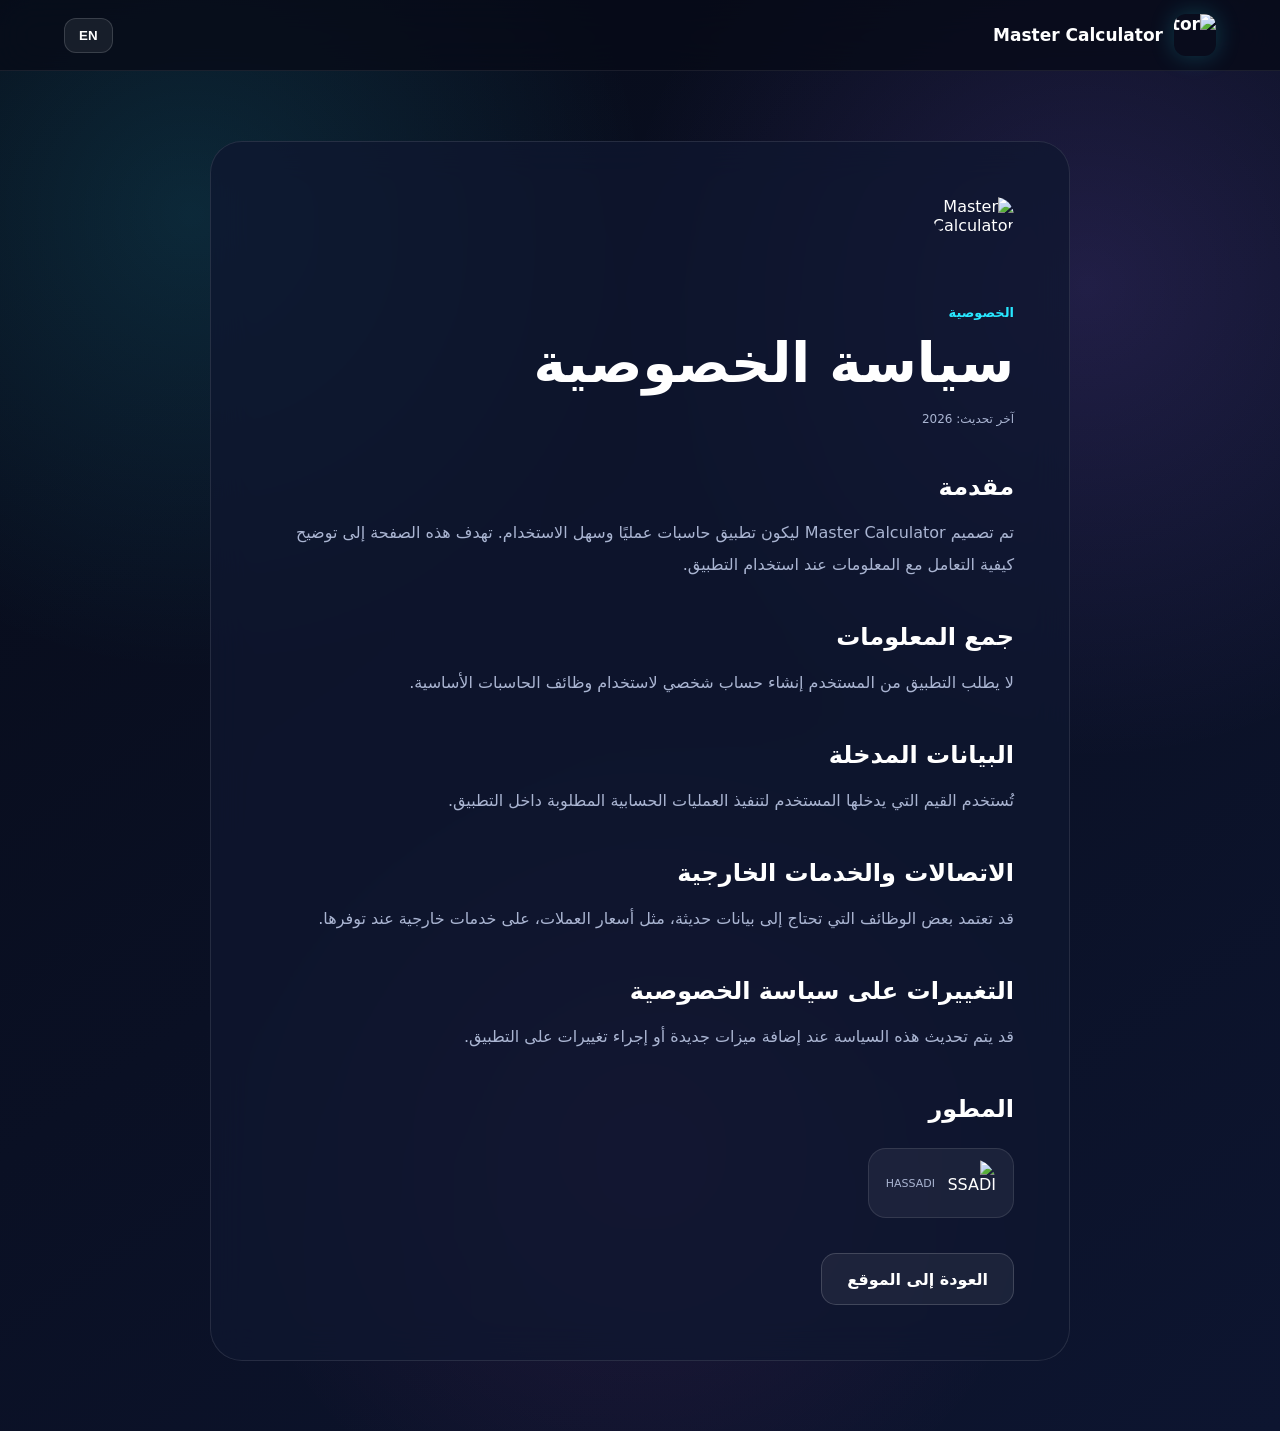
==== privacy.html @ acadba86 "Redesign Master Calculator website" ====
<!DOCTYPE html>
<html lang="ar" dir="rtl">

<head>

  <meta charset="UTF-8">

  <meta name="viewport"
        content="width=device-width, initial-scale=1.0">

  <meta name="theme-color"
        content="#070b18">

  <title>Privacy Policy - Master Calculator</title>

  <link rel="icon"
        href="assets/icons/app_icon.png">

  <link rel="stylesheet"
        href="style.css">

</head>

<body>

  <header class="topbar">

    <a class="brand" href="index.html">

      <img
        src="assets/icons/app_icon.png"
        alt="Master Calculator">

      <span>Master Calculator</span>

    </a>

    <button
      class="language-button"
      id="languageButton"
      type="button">
      EN
    </button>

  </header>


  <main class="privacy-page">

    <div class="privacy-card">

      <div class="privacy-icon">

        <img
          src="assets/icons/app_icon.png"
          alt="Master Calculator">

      </div>

      <span class="section-label"
            data-ar="الخصوصية"
            data-en="Privacy">
        الخصوصية
      </span>

      <h1
        data-ar="سياسة الخصوصية"
        data-en="Privacy Policy">
        سياسة الخصوصية
      </h1>

      <p class="updated"
         data-ar="آخر تحديث: 2026"
         data-en="Last updated: 2026">
        آخر تحديث: 2026
      </p>


      <section>

        <h2
          data-ar="مقدمة"
          data-en="Introduction">
          مقدمة
        </h2>

        <p
          data-ar="تم تصميم Master Calculator ليكون تطبيق حاسبات عمليًا وسهل الاستخدام. تهدف هذه الصفحة إلى توضيح كيفية التعامل مع المعلومات عند استخدام التطبيق."
          data-en="Master Calculator is designed as a practical and easy-to-use calculator application. This page explains how information is handled when using the application.">
          تم تصميم Master Calculator ليكون تطبيق حاسبات عمليًا وسهل الاستخدام.
          تهدف هذه الصفحة إلى توضيح كيفية التعامل مع المعلومات عند استخدام التطبيق.
        </p>

      </section>


      <section>

        <h2
          data-ar="جمع المعلومات"
          data-en="Information Collection">
          جمع المعلومات
        </h2>

        <p
          data-ar="لا يطلب التطبيق من المستخدم إنشاء حساب شخصي لاستخدام وظائف الحاسبات الأساسية."
          data-en="The application does not require users to create a personal account to use its core calculator functions.">
          لا يطلب التطبيق من المستخدم إنشاء حساب شخصي لاستخدام وظائف الحاسبات الأساسية.
        </p>

      </section>


      <section>

        <h2
          data-ar="البيانات المدخلة"
          data-en="User Input">
          البيانات المدخلة
        </h2>

        <p
          data-ar="تُستخدم القيم التي يدخلها المستخدم لتنفيذ العمليات الحسابية المطلوبة داخل التطبيق."
          data-en="Values entered by the user are used to perform the requested calculations within the application.">
          تُستخدم القيم التي يدخلها المستخدم لتنفيذ العمليات الحسابية المطلوبة داخل التطبيق.
        </p>

      </section>


      <section>

        <h2
          data-ar="الاتصالات والخدمات الخارجية"
          data-en="External Services">
          الاتصالات والخدمات الخارجية
        </h2>

        <p
          data-ar="قد تعتمد بعض الوظائف التي تحتاج إلى بيانات حديثة، مثل أسعار العملات، على خدمات خارجية عند توفرها."
          data-en="Some features that require current information, such as currency rates, may rely on external services when available.">
          قد تعتمد بعض الوظائف التي تحتاج إلى بيانات حديثة، مثل أسعار العملات،
          على خدمات خارجية عند توفرها.
        </p>

      </section>


      <section>

        <h2
          data-ar="التغييرات على سياسة الخصوصية"
          data-en="Changes to this Policy">
          التغييرات على سياسة الخصوصية
        </h2>

        <p
          data-ar="قد يتم تحديث هذه السياسة عند إضافة ميزات جديدة أو إجراء تغييرات على التطبيق."
          data-en="This policy may be updated when new features are added or changes are made to the application.">
          قد يتم تحديث هذه السياسة عند إضافة ميزات جديدة أو إجراء تغييرات على التطبيق.
        </p>

      </section>


      <section>

        <h2
          data-ar="المطور"
          data-en="Developer">
          المطور
        </h2>

        <a
          class="developer-card privacy-developer"
          href="https://ebrahassad.github.io/Hassadi-Apps/#apps"
          target="_blank"
          rel="noopener noreferrer">

          <img
            src="assets/icons/er_icon.png"
            alt="HASSADI">

          <div>

            <span>HASSADI</span>

          </div>

        </a>

      </section>


      <a
        class="secondary-button privacy-back"
        href="index.html"
        data-ar="العودة إلى الموقع"
        data-en="Back to Website">
        العودة إلى الموقع
      </a>

    </div>

  </main>


  <script src="script.js"></script>

</body>
</html>
---- style.css ----
:root {
  --bg: #070b18;
  --bg2: #0d1530;
  --card: rgba(20, 28, 55, .72);
  --card2: rgba(255, 255, 255, .055);
  --text: #ffffff;
  --muted: #aab5d2;
  --cyan: #28e7ff;
  --purple: #9b6cff;
  --pink: #ff4fcf;
  --green: #52f5a4;
  --yellow: #ffe36e;
}

* {
  box-sizing: border-box;
}

html {
  scroll-behavior: smooth;
}

body {
  margin: 0;
  color: var(--text);
  background:
    radial-gradient(circle at 15% 15%, rgba(40, 231, 255, .13), transparent 28%),
    radial-gradient(circle at 85% 20%, rgba(155, 108, 255, .16), transparent 30%),
    radial-gradient(circle at 50% 80%, rgba(255, 79, 207, .09), transparent 32%),
    linear-gradient(145deg, var(--bg), var(--bg2));
  font-family:
    system-ui,
    -apple-system,
    BlinkMacSystemFont,
    "Segoe UI",
    sans-serif;
  min-height: 100vh;
  overflow-x: hidden;
}

a {
  color: inherit;
  text-decoration: none;
}

.math-bg {
  position: fixed;
  inset: 0;
  overflow: hidden;
  pointer-events: none;
  z-index: -1;
}

.math-bg span {
  position: absolute;
  color: rgba(255, 255, 255, .045);
  font-size: clamp(50px, 8vw, 110px);
  font-weight: 800;
  user-select: none;
}

.math-bg span:nth-child(1) { top: 8%; left: 8%; }
.math-bg span:nth-child(2) { top: 25%; left: 80%; }
.math-bg span:nth-child(3) { top: 55%; left: 7%; }
.math-bg span:nth-child(4) { top: 70%; left: 80%; }
.math-bg span:nth-child(5) { top: 42%; left: 48%; }
.math-bg span:nth-child(6) { top: 80%; left: 42%; }
.math-bg span:nth-child(7) { top: 13%; left: 45%; }
.math-bg span:nth-child(8) { top: 62%; left: 62%; }
.math-bg span:nth-child(9) { top: 35%; left: 20%; }
.math-bg span:nth-child(10) { top: 88%; left: 15%; }
.math-bg span:nth-child(11) { top: 5%; left: 68%; }
.math-bg span:nth-child(12) { top: 48%; left: 90%; }

.topbar {
  position: sticky;
  top: 0;
  z-index: 50;

  width: 100%;

  display: flex;
  align-items: center;
  justify-content: space-between;

  gap: 20px;

  padding: 14px clamp(18px, 5vw, 70px);

  background: rgba(7, 11, 24, .78);
  border-bottom: 1px solid rgba(255, 255, 255, .08);

  backdrop-filter: blur(18px);
}

.brand {
  display: flex;
  align-items: center;
  gap: 11px;

  font-weight: 900;
  font-size: 17px;
  white-space: nowrap;
}

.brand img {
  width: 42px;
  height: 42px;
  border-radius: 12px;
  object-fit: cover;
  box-shadow: 0 0 25px rgba(40, 231, 255, .22);
}

.nav {
  display: flex;
  align-items: center;
  justify-content: center;
  gap: clamp(12px, 3vw, 32px);
}

.nav a {
  color: var(--muted);
  font-size: 14px;
  font-weight: 700;
  transition: color .2s ease;
}

.nav a:hover {
  color: white;
}

.language-button {
  border: 1px solid rgba(255, 255, 255, .15);
  border-radius: 12px;

  padding: 9px 14px;

  color: white;
  background: rgba(255, 255, 255, .07);

  font-weight: 800;
  cursor: pointer;
}

.hero {
  min-height: 720px;

  display: flex;
  align-items: center;
  justify-content: center;

  text-align: center;

  padding: 80px 20px 90px;
}

.hero-content {
  max-width: 850px;
}

.hero-icon {
  width: 126px;
  height: 126px;

  margin: 0 auto 24px;

  padding: 5px;

  border-radius: 32px;

  background:
    linear-gradient(135deg, var(--cyan), var(--purple), var(--pink));

  box-shadow:
    0 0 45px rgba(40, 231, 255, .18),
    0 0 70px rgba(155, 108, 255, .15);
}

.hero-icon img {
  width: 100%;
  height: 100%;

  border-radius: 27px;

  object-fit: cover;
}

.hero-badge,
.section-label {
  color: var(--cyan);
  font-weight: 800;
  font-size: 13px;
}

.hero h1 {
  margin: 12px 0;

  font-size: clamp(46px, 9vw, 86px);
  line-height: .98;
  font-weight: 950;

  background:
    linear-gradient(
      100deg,
      #fff,
      var(--cyan),
      var(--purple),
      var(--pink)
    );

  -webkit-background-clip: text;
  background-clip: text;
  color: transparent;
}

.hero-description {
  max-width: 700px;

  margin: 24px auto;

  color: var(--muted);

  font-size: clamp(16px, 2.5vw, 20px);
  line-height: 1.9;
}

.hero-actions {
  display: flex;
  justify-content: center;
  align-items: center;
  flex-wrap: wrap;

  gap: 13px;

  margin-top: 30px;
}

.download-button,
.secondary-button {
  display: inline-flex;
  align-items: center;
  justify-content: center;

  min-height: 52px;

  padding: 0 25px;

  border-radius: 15px;

  font-weight: 900;

  transition:
    transform .2s ease,
    box-shadow .2s ease;
}

.download-button {
  color: #06101c;

  background:
    linear-gradient(
      135deg,
      var(--cyan),
      var(--green)
    );

  box-shadow:
    0 10px 35px rgba(40, 231, 255, .22);
}

.download-button:hover,
.secondary-button:hover {
  transform: translateY(-3px);
}

.download-icon {
  font-size: 22px;
  margin-inline-end: 9px;
}

.secondary-button {
  border: 1px solid rgba(255, 255, 255, .16);
  background: rgba(255, 255, 255, .06);
}

.version-line {
  display: flex;
  justify-content: center;
  gap: 9px;

  margin-top: 20px;

  color: rgba(255, 255, 255, .5);

  font-size: 12px;
}

.section {
  max-width: 1220px;
  margin: 0 auto;

  padding: 100px 24px;
}

.section-heading {
  text-align: center;
  margin-bottom: 45px;
}

.section-heading h2 {
  margin: 9px 0 12px;

  font-size: clamp(30px, 5vw, 50px);
}

.section-heading p {
  max-width: 680px;

  margin: auto;

  color: var(--muted);

  line-height: 1.8;
}

.feature-grid {
  display: grid;

  grid-template-columns:
    repeat(3, minmax(0, 1fr));

  gap: 18px;
}

.feature-card {
  padding: 27px;

  border:
    1px solid rgba(255, 255, 255, .09);

  border-radius: 25px;

  background: var(--card);

  backdrop-filter: blur(15px);

  transition:
    transform .25s ease,
    border-color .25s ease;
}

.feature-card:hover {
  transform: translateY(-6px);

  border-color:
    rgba(40, 231, 255, .3);
}

.feature-icon {
  width: 55px;
  height: 55px;

  display: grid;
  place-items: center;

  margin-bottom: 20px;

  border-radius: 17px;

  color: #07101e;

  background:
    linear-gradient(
      135deg,
      var(--cyan),
      var(--purple)
    );

  font-size: 25px;
  font-weight: 950;
}

.feature-card:nth-child(2) .feature-icon {
  background: linear-gradient(135deg, var(--green), var(--cyan));
}

.feature-card:nth-child(3) .feature-icon {
  background: linear-gradient(135deg, var(--pink), var(--purple));
}

.feature-card:nth-child(4) .feature-icon {
  background: linear-gradient(135deg, var(--yellow), var(--green));
}

.feature-card h3 {
  margin: 0 0 10px;
}

.feature-card p {
  margin: 0;

  color: var(--muted);

  line-height: 1.75;
}

.screenshots-grid {
  display: grid;

  grid-template-columns:
    repeat(4, minmax(0, 1fr));

  gap: 20px;
}

.screenshot-card {
  margin: 0;

  padding: 9px;

  border-radius: 22px;

  background:
    rgba(255, 255, 255, .055);

  border:
    1px solid rgba(255, 255, 255, .10);

  box-shadow:
    0 20px 50px rgba(0, 0, 0, .25);

  transition:
    transform .25s ease,
    border-color .25s ease;
}

.screenshot-card:hover {
  transform: translateY(-7px);

  border-color:
    rgba(40, 231, 255, .3);
}

.app-screen {
  display: block;

  width: 100%;
  height: auto;

  border-radius: 16px;

  object-fit: cover;
}

.screenshot-card figcaption {
  padding: 13px 5px 8px;

  text-align: center;

  font-size: 13px;
  font-weight: 800;
}

.project-section,
.developer-section,
.download-section {
  max-width: 1100px;

  margin: 0 auto;

  padding: 50px 24px;
}

.project-card,
.download-card {
  display: flex;
  align-items: center;
  gap: 28px;

  padding: 35px;

  border-radius: 30px;

  border:
    1px solid rgba(255, 255, 255, .1);

  background:
    linear-gradient(
      135deg,
      rgba(40, 231, 255, .09),
      rgba(155, 108, 255, .09)
    );

  backdrop-filter: blur(18px);
}

.project-icon {
  flex: 0 0 auto;

  width: 92px;
  height: 92px;
}

.project-icon img {
  width: 100%;
  height: 100%;

  border-radius: 24px;
}

.project-card h2,
.download-card h2 {
  margin: 8px 0;
}

.project-card p,
.download-card p {
  margin: 0;

  color: var(--muted);

  line-height: 1.8;
}

.developer-section {
  display: flex;
  justify-content: center;
}

.developer-card {
  display: inline-flex;
  align-items: center;

  gap: 13px;

  padding: 10px 17px;

  border-radius: 18px;

  border: 1px solid rgba(255, 255, 255, .1);

  background: rgba(255, 255, 255, .055);

  transition: transform .2s ease;
}

.developer-card:hover {
  transform: translateY(-3px);
}

.developer-card img {
  width: 48px;
  height: 48px;

  border-radius: 50%;

  object-fit: cover;
}

.developer-card span {
  display: block;

  color: var(--muted);

  font-size: 11px;
}

.developer-card strong {
  display: block;

  margin-top: 2px;

  color: var(--cyan);

  letter-spacing: 1px;
}

.download-card {
  justify-content: space-between;
}

footer {
  display: flex;
  align-items: center;
  justify-content: center;
  flex-wrap: wrap;

  gap: 14px;

  padding: 40px 20px 55px;

  color: rgba(255, 255, 255, .55);

  border-top:
    1px solid rgba(255, 255, 255, .08);

  font-size: 12px;
}

.footer-brand {
  display: flex;
  align-items: center;
  gap: 8px;

  color: white;
}

.footer-brand img {
  width: 30px;
  height: 30px;

  border-radius: 8px;
}

footer a {
  color: var(--cyan);
}

.privacy-page {
  max-width: 900px;

  margin: auto;

  padding: 70px 20px;
}

.privacy-card {
  padding: clamp(25px, 6vw, 55px);

  border-radius: 32px;

  border:
    1px solid rgba(255, 255, 255, .1);

  background:
    rgba(15, 23, 48, .76);

  backdrop-filter: blur(18px);
}

.privacy-icon {
  width: 80px;
  height: 80px;

  margin-bottom: 25px;
}

.privacy-icon img {
  width: 100%;
  height: 100%;

  border-radius: 22px;
}

.privacy-card h1 {
  margin: 10px 0;

  font-size: clamp(34px, 6vw, 55px);
}

.updated {
  color: rgba(255, 255, 255, .45);
  font-size: 12px;
}

.privacy-card section {
  margin-top: 42px;
}

.privacy-card h2 {
  margin-bottom: 10px;
}

.privacy-card p {
  color: var(--muted);

  line-height: 2;
}

.privacy-developer {
  margin-top: 15px;
}

.privacy-back {
  margin-top: 35px;
}

@media (max-width: 900px) {

  .nav {
    display: none;
  }

  .feature-grid {
    grid-template-columns:
      repeat(2, minmax(0, 1fr));
  }

  .screenshots-grid {
    grid-template-columns:
      repeat(3, minmax(0, 1fr));
  }

}

@media (max-width: 650px) {

  .topbar {
    padding: 10px 14px;
  }

  .brand span {
    font-size: 14px;
  }

  .brand img {
    width: 36px;
    height: 36px;
  }

  .hero {
    min-height: auto;
    padding: 70px 18px;
  }

  .hero-icon {
    width: 100px;
    height: 100px;
  }

  .feature-grid,
  .screenshots-grid {
    grid-template-columns:
      repeat(2, minmax(0, 1fr));
  }

  .feature-card {
    padding: 20px;
  }

  .project-card,
  .download-card {
    flex-direction: column;
    align-items: flex-start;
    padding: 25px;
  }

  .download-card .download-button {
    width: 100%;
  }

  footer {
    flex-direction: column;
  }

}

@media (max-width: 400px) {

  .screenshots-grid {
    grid-template-columns: 1fr;
  }

}
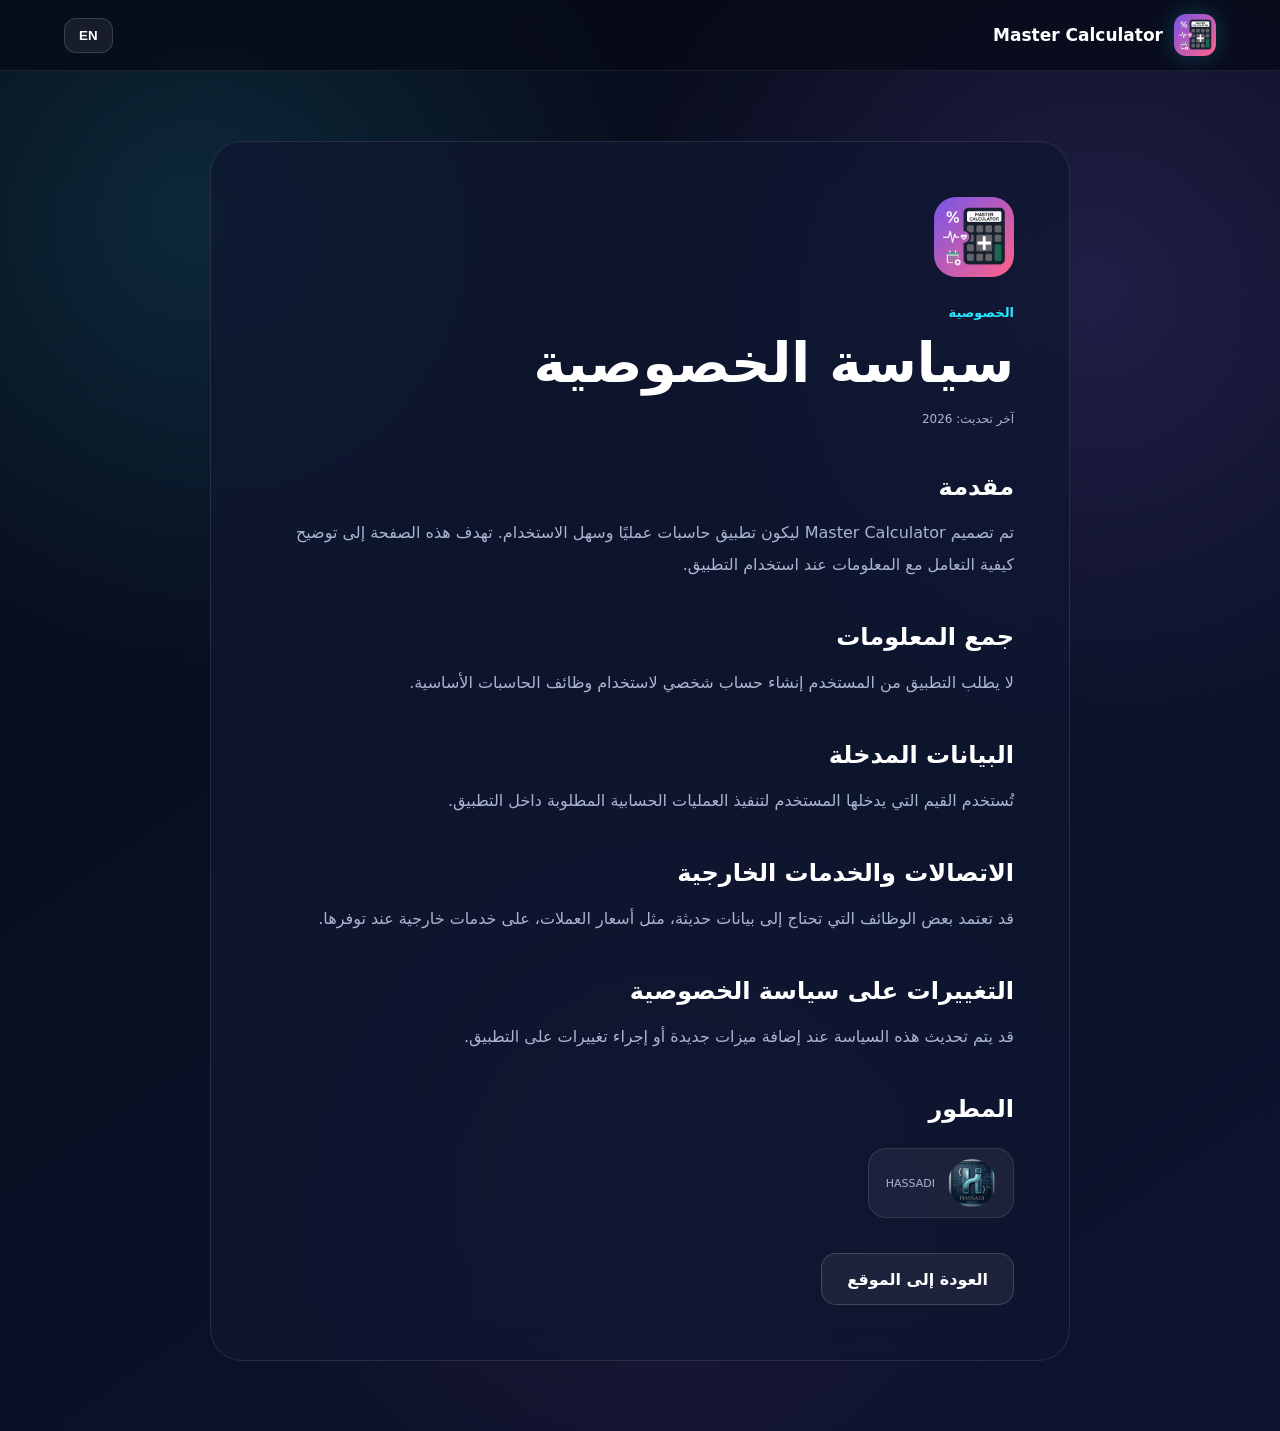
==== commit f44abd4b: "Fix website icon paths" ====
--- a/privacy.html
+++ b/privacy.html
@@ -14,7 +14,7 @@
   <title>Privacy Policy - Master Calculator</title>
 
   <link rel="icon"
-        href="assets/icons/app_icon.png">
+        href="assets/screens/icons/app_icon.png">
 
   <link rel="stylesheet"
         href="style.css">
@@ -28,7 +28,7 @@
     <a class="brand" href="index.html">
 
       <img
-        src="assets/icons/app_icon.png"
+        src="assets/screens/icons/app_icon.png"
         alt="Master Calculator">
 
       <span>Master Calculator</span>
@@ -52,7 +52,7 @@
       <div class="privacy-icon">
 
         <img
-          src="assets/icons/app_icon.png"
+          src="assets/screens/icons/app_icon.png"
           alt="Master Calculator">
 
       </div>
@@ -178,7 +178,7 @@
           rel="noopener noreferrer">
 
           <img
-            src="assets/icons/er_icon.png"
+            src="assets/screens/icons/hr_icon.png"
             alt="HASSADI">
 
           <div>
